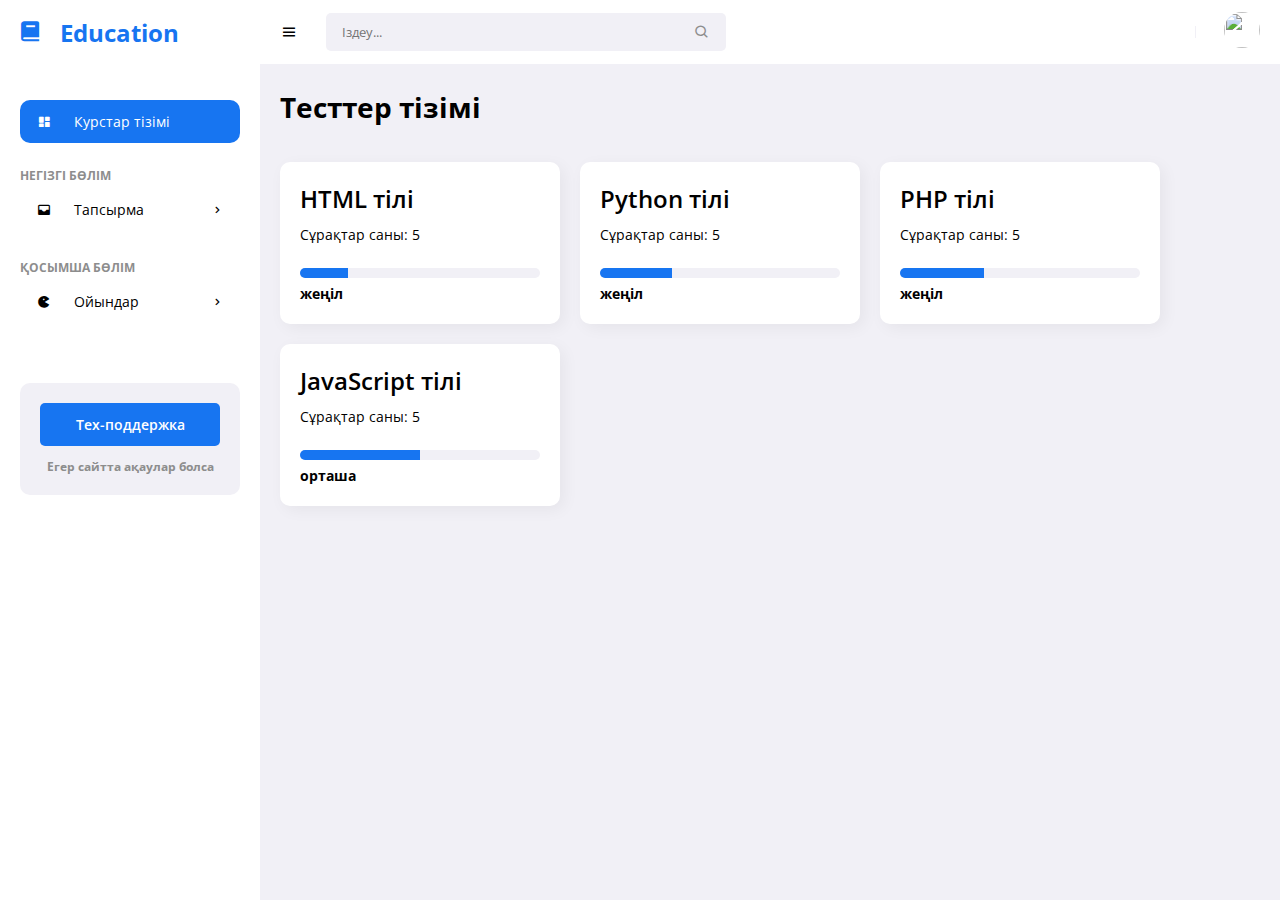
==== testlist.html @ 2f89a9e3 "First" ====
<!DOCTYPE html>
<html lang="en">
<head>
	<meta charset="UTF-8">
	<meta name="viewport" content="width=device-width, initial-scale=1.0">
	<link href='https://unpkg.com/boxicons@2.0.9/css/boxicons.min.css' rel='stylesheet'>
	<link rel="stylesheet" href="style.css">
	<title>Тест тізімі</title>
</head>
<body>
	
	<!-- SIDEBAR -->
	<section id="sidebar">
		<a href="#" class="brand"><i class='bx bxs-book icon'></i>Education</a>
		<ul class="side-menu">
			<li><a href="index.html" class="active"><i class='bx bxs-dashboard icon' ></i> Курстар тізімі </a></li>
			<li class="divider" data-text="Негізгі бөлім">Негізгі бөлім</li>
			<li>
				<a href="#"><i class='bx bxs-inbox icon' ></i> Тапсырма <i class='bx bx-chevron-right icon-right' ></i></a>
				<ul class="side-dropdown">
					<li><a href="testlist.html">Тест тапсырмалар</a></li>
				</ul>
			</li>
			<li class="divider" data-text="Қосымша бөлім">Қосымша бөлім </li>
			<li>
				<a href="#"><i class='bx bxs-game icon' ></i> Ойындар <i class='bx bx-chevron-right icon-right' ></i></a>
				<ul class="side-dropdown">
					<li><a href="game.html">Ойын "Жауапты тап"</a></li>
				</ul>
			</li>
		</ul>
		<div class="ads">
			<div class="wrapper">
				<a href="#" class="btn-upgrade">Тех-поддержка</a>
				<p><span>Егер сайтта ақаулар болса</span></p>
			</div>
		</div>
	</section>
	<!-- SIDEBAR -->

	<!-- NAVBAR -->
	<section id="content">
		<!-- NAVBAR -->
		<nav>
			<i class='bx bx-menu toggle-sidebar' ></i>
			<form action="#">
				<div class="form-group">
					<input type="text" placeholder="Іздеу...">
					<i class='bx bx-search icon' ></i>
				</div>
			</form>
			<span class="divider"></span>
			<div class="profile">
				<img src="https://th.bing.com/th/id/OIP.w2McZSq-EYWxh02iSvC3xwHaHa?w=192&h=192&c=7&r=0&o=5&dpr=1.3&pid=1.7" alt="">
				<ul class="profile-link">
					<li><a href="#"><i class='bx bxs-user-circle icon' ></i> Профиль</a></li>
					<li><a href="#"><i class='bx bxs-log-out-circle' ></i> Выйти</a></li>
				</ul>
			</div>
		</nav>
		<!-- NAVBAR -->

		<!-- MAIN -->
		<main>
		    <h1 class="title">Тесттер тізімі</h1>
		    <div class="info-data" id="tests">
		        <a href="quizlist/quiz1/quiz.html" class="card-link">
		            <div class="card" data-test="html">
		                <div class="head">
		                    <div>    
		                        <h2>HTML тілі</h2>
		                        <p>Сұрақтар саны: 5</p>
		                    </div>
		                </div>
		                <span class="progress" data-value="20%"></span>
		                <span class="label">жеңіл</span>
		            </div>
		        </a>
		        <a href="quizlist/quiz2/quiz.html" class="card-link">
		            <div class="card" data-test="python">
		                <div class="head">
		                    <div>    
		                        <h2>Python тілі</h2>
		                        <p>Сұрақтар саны: 5</p>
		                    </div>
		                </div>
		                <span class="progress" data-value="30%"></span>
		                <span class="label">жеңіл</span>
		            </div>
		        </a>
		        <a href="quizlist/quiz3/quiz.html" class="card-link">
		            <div class="card" data-test="html">
		                <div class="head">
		                    <div>    
		                        <h2>PHP тілі</h2>
		                        <p>Сұрақтар саны: 5</p>
		                    </div>
		                </div>
		                <span class="progress" data-value="35%"></span>
		                <span class="label">жеңіл</span>
		            </div>
		        </a>
		        <a href="quizlist/quiz4/quiz.html" class="card-link">
		            <div class="card" data-test="html">
		                <div class="head">
		                    <div>    
		                        <h2>JavaScript тілі</h2>
		                        <p>Сұрақтар саны: 5</p>
		                    </div>
		                </div>
		                <span class="progress" data-value="50%"></span>
		                <span class="label">орташа</span>
		            </div>
		        </a>
		    </div>
		</main>


		<!-- MAIN -->
	</section>
	<!-- NAVBAR -->

	<script src="https://cdn.jsdelivr.net/npm/apexcharts"></script>
	<script src="script.js"></script>
</body>
</html>
---- style.css ----
@import url('https://fonts.googleapis.com/css2?family=Open+Sans:wght@400;500;600;700&display=swap');

* {
	font-family: 'Open Sans', sans-serif;
	margin: 0;
	padding: 0;
	box-sizing: border-box;
}

:root {
	--grey: #F1F0F6;
	--dark-grey: #8D8D8D;
	--light: #fff;
	--dark: #000;
	--green: #81D43A;
	--light-green: #E3FFCB;
	--blue: #1775F1;
	--light-blue: #D0E4FF;
	--dark-blue: #0C5FCD;
	--red: #FC3B56;
}

html {
	overflow-x: hidden;
}

body {
	background: var(--grey);
	overflow-x: hidden;
}

a {
	text-decoration: none;
}

li {
	list-style: none;
}







/* SIDEBAR */
#sidebar {
	position: fixed;
	max-width: 260px;
	width: 100%;
	background: var(--light);
	top: 0;
	left: 0;
	height: 100%;
	overflow-y: auto;
	scrollbar-width: none;
	transition: all .3s ease;
	z-index: 200;
}
#sidebar.hide {
	max-width: 60px;
}
#sidebar.hide:hover {
	max-width: 260px;
}
#sidebar::-webkit-scrollbar {
	display: none;
}
#sidebar .brand {
	font-size: 24px;
	display: flex;
	align-items: center;
	height: 64px;
	font-weight: 700;
	color: var(--blue);
	position: sticky;
	top: 0;
	left: 0;
	z-index: 100;
	background: var(--light);
	transition: all .3s ease;
	padding: 0 6px;
}
#sidebar .icon {
	min-width: 48px;
	display: flex;
	justify-content: center;
	align-items: center;
	margin-right: 6px;
}
#sidebar .icon-right {
	margin-left: auto;
	transition: all .3s ease;
}
#sidebar .side-menu {
	margin: 36px 0;
	padding: 0 20px;
	transition: all .3s ease;
}
#sidebar.hide .side-menu {
	padding: 0 6px;
}
#sidebar.hide:hover .side-menu {
	padding: 0 20px;
}
#sidebar .side-menu a {
	display: flex;
	align-items: center;
	font-size: 14px;
	color: var(--dark);
	padding: 12px 16px 12px 0;
	transition: all .3s ease;
	border-radius: 10px;
	margin: 4px 0;
	white-space: nowrap;
}
#sidebar .side-menu > li > a:hover {
	background: var(--grey);
}
#sidebar .side-menu > li > a.active .icon-right {
	transform: rotateZ(90deg);
}
#sidebar .side-menu > li > a.active,
#sidebar .side-menu > li > a.active:hover {
	background: var(--blue);
	color: var(--light);
}
#sidebar .divider {
	margin-top: 24px;
	font-size: 12px;
	text-transform: uppercase;
	font-weight: 700;
	color: var(--dark-grey);
	transition: all .3s ease;
	white-space: nowrap;
}
#sidebar.hide:hover .divider {
	text-align: left;
}
#sidebar.hide .divider {
	text-align: center;
}
#sidebar .side-dropdown {
	padding-left: 54px;
	max-height: 0;
	overflow-y: hidden;
	transition: all .15s ease;
}
#sidebar .side-dropdown.show {
	max-height: 1000px;
}
#sidebar .side-dropdown a:hover {
	color: var(--blue);
}
#sidebar .ads {
	width: 100%;
	padding: 20px;
}
#sidebar.hide .ads {
	display: none;
}
#sidebar.hide:hover .ads {
	display: block;
}
#sidebar .ads .wrapper {
	background: var(--grey);
	padding: 20px;
	border-radius: 10px;
}
#sidebar .btn-upgrade {
	font-size: 14px;
	display: flex;
	justify-content: center;
	align-items: center;
	padding: 12px 0;
	color: var(--light);
	background: var(--blue);
	transition: all .3s ease;
	border-radius: 5px;
	font-weight: 600;
	margin-bottom: 12px;
}
#sidebar .btn-upgrade:hover {
	background: var(--dark-blue);
}
#sidebar .ads .wrapper p {
	font-size: 12px;
	color: var(--dark-grey);
	text-align: center;
}
#sidebar .ads .wrapper p span {
	font-weight: 700;
}
/* SIDEBAR */





/* CONTENT */
#content {
	position: relative;
	width: calc(100% - 260px);
	left: 260px;
	transition: all .3s ease;
}
#sidebar.hide + #content {
	width: calc(100% - 60px);
	left: 60px;
}
/* NAVBAR */
nav {
	background: var(--light);
	height: 64px;
	padding: 0 20px;
	display: flex;
	align-items: center;
	grid-gap: 28px;
	position: sticky;
	top: 0;
	left: 0;
	z-index: 100;
}
nav .toggle-sidebar {
	font-size: 18px;
	cursor: pointer;
}
nav form {
	max-width: 400px;
	width: 100%;
	margin-right: auto;
}
nav .form-group {
	position: relative;
}
nav .form-group input {
	width: 100%;
	background: var(--grey);
	border-radius: 5px;
	border: none;
	outline: none;
	padding: 10px 36px 10px 16px;
	transition: all .3s ease;
}
nav .form-group input:focus {
	box-shadow: 0 0 0 1px var(--blue), 0 0 0 4px var(--light-blue);
}
nav .form-group .icon {
	position: absolute;
	top: 50%;
	transform: translateY(-50%);
	right: 16px;
	color: var(--dark-grey);
}
nav .nav-link {
	position: relative;
}
nav .nav-link .icon {
	font-size: 18px;
	color: var(--dark);
}
nav .nav-link .badge {
	position: absolute;
	top: -12px;
	right: -12px;
	width: 20px;
	height: 20px;
	border-radius: 50%;
	border: 2px solid var(--light);
	background: var(--red);
	display: flex;
	justify-content: center;
	align-items: center;
	color: var(--light);
	font-size: 10px;
	font-weight: 700;
}
nav .divider {
	width: 1px;
	background: var(--grey);
	height: 12px;
	display: block;
}
nav .profile {
	position: relative;
}
nav .profile img {
	width: 36px;
	height: 36px;
	border-radius: 50%;
	object-fit: cover;
	cursor: pointer;
}
nav .profile .profile-link {
	position: absolute;
	top: calc(100% + 10px);
	right: 0;
	background: var(--light);
	padding: 10px 0;
	box-shadow: 4px 4px 16px rgba(0, 0, 0, .1);
	border-radius: 10px;
	width: 160px;
	opacity: 0;
	pointer-events: none;
	transition: all .3s ease;
}
nav .profile .profile-link.show {
	opacity: 1;
	pointer-events: visible;
	top: 100%;
}
nav .profile .profile-link a {
	padding: 10px 16px;
	display: flex;
	grid-gap: 10px;
	font-size: 14px;
	color: var(--dark);
	align-items: center;
	transition: all .3s ease;
}
nav .profile .profile-link a:hover {
	background: var(--grey);
}
/* NAVBAR */



/* MAIN */

main {
	width: 100%;
	padding: 24px 20px 20px 20px;
}
main .title {
	font-size: 28px;
	font-weight: 600;
	margin-bottom: 10px;
	font-weight: 700;
}
main .breadcrumbs {
	display: flex;
	grid-gap: 6px;
}
main .breadcrumbs li,
main .breadcrumbs li a {
	font-size: 14px;
}
main .breadcrumbs li a {
	color: var(--blue);
}
main .breadcrumbs li a.active,
main .breadcrumbs li.divider {
	color: var(--dark-grey);
	pointer-events: none;
}
main .info-data {
    margin-top: 36px;
    display: flex;
    flex-wrap: wrap;
    gap: 20px;
    justify-content: flex-start;
}

main .info-data .card {
	padding: 20px;
	border-radius: 10px;
	background: var(--light);
	box-shadow: 4px 4px 16px rgba(0, 0, 0, .05);
	flex: 0 1 280px; 
}

.card-link {
	flex-wrap: wrap;
    gap: 20px;
    text-decoration: none;
    color: inherit;
	flex: 0 1 280px; 
	display: flex;
	justify-content: flex-start;
}

.card {
    cursor: pointer;
    transition: transform 0.3s ease, background-color 0.3s ease;
}

.card:hover {
    transform: scale(1.05);
    background-color: #f0f0f0; 
}

main .card .head {
	display: flex;
	justify-content: space-between;
	align-items: flex-start;
}
main .card .head h2 {
	font-size: 24px;
	font-weight: 600;
	margin-bottom: 10px;
}

main .card .head p {
	font-size: 14px;
}
main .card .head .icon {
	font-size: 20px;
	color: var(--green);
}
main .card .head .icon.down {
	color: var(--red);
}
main .card .progress {
	display: block;
	margin-top: 24px;
	height: 10px;
	width: 100%;
	border-radius: 10px;
	background: var(--grey);
	overflow-y: hidden;
	position: relative;
	margin-bottom: 4px;
}
main .card .progress::before {
	content: '';
	position: absolute;
	top: 0;
	left: 0;
	height: 100%;
	background: var(--blue);
	width: var(--value);
}
main .card .label {
	font-size: 14px;
	font-weight: 700;
}
main .data {
	display: flex;
	grid-gap: 20px;
	margin-top: 20px;
	flex-wrap: wrap;
}
main .data .content-data {
	flex-grow: 1;
	flex-basis: 400px;
	padding: 20px;
	background: var(--light);
	border-radius: 10px;
	box-shadow: 4px 4px 16px rgba(0, 0, 0, .1);
}
main .content-data .head {
	display: flex;
	justify-content: space-between;
	align-items: center;
	margin-bottom: 24px;
}
main .content-data .head h3 {
	font-size: 20px;
	font-weight: 600;
}
main .content-data .head .menu {
	position: relative;
	display: flex;
	justify-content: center;
	align-items: center;
}
main .content-data .head .menu .icon {
	cursor: pointer;
}
main .content-data .head .menu-link {
	position: absolute;
	top: calc(100% + 10px);
	right: 0;
	width: 140px;
	background: var(--light);
	border-radius: 10px;
	box-shadow: 4px 4px 16px rgba(0, 0, 0, .1);
	padding: 10px 0;
	z-index: 100;
	opacity: 0;
	pointer-events: none;
	transition: all .3s ease;
}
main .content-data .head .menu-link.show {
	top: 100%;
	opacity: 1;
	pointer-events: visible;
}
main .content-data .head .menu-link a {
	display: block;
	padding: 6px 16px;
	font-size: 14px;
	color: var(--dark);
	transition: all .3s ease;
}
main .content-data .head .menu-link a:hover {
	background: var(--grey);
}
main .content-data .chart {
	width: 100%;
	max-width: 100%;
	overflow-x: auto;
	scrollbar-width: none;
}
main .content-data .chart::-webkit-scrollbar {
	display: none;
}

main .btn-send {
	padding: 0 16px;
	background: var(--blue);
	border-radius: 5px;
	color: var(--light);
	cursor: pointer;
	border: none;
	transition: all .3s ease;
}
main .btn-send:hover {
	background: var(--dark-blue);
}
/* MAIN */
/* CONTENT */






@media screen and (max-width: 768px) {
	#content {
		position: relative;
		width: calc(100% - 60px);
		transition: all .3s ease;
	}
	nav .nav-link,
	nav .divider {
		display: none;
	}
}
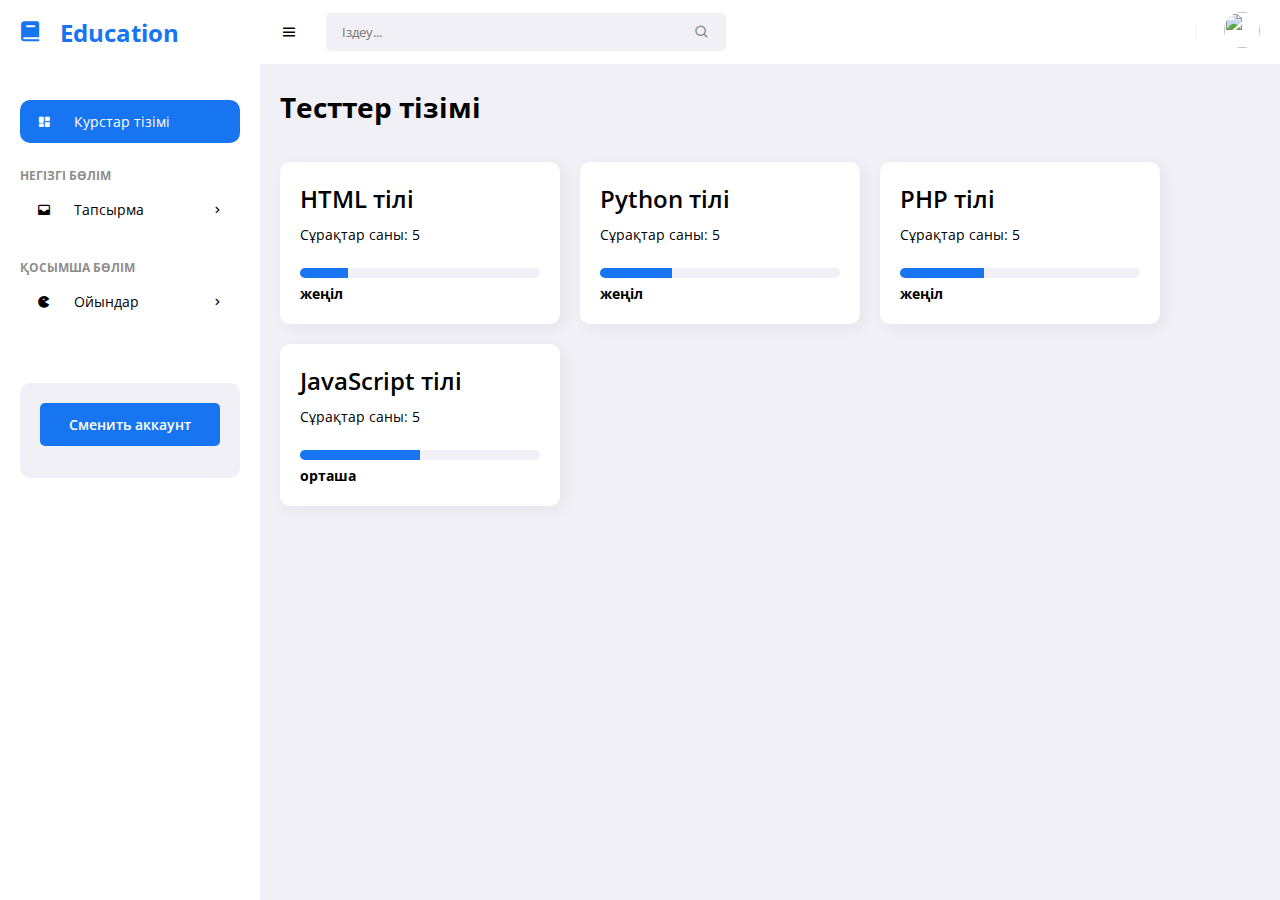
==== commit 5afa7f27: "Update testlist.html" ====
--- a/testlist.html
+++ b/testlist.html
@@ -31,8 +31,7 @@
 		</ul>
 		<div class="ads">
 			<div class="wrapper">
-				<a href="#" class="btn-upgrade">Тех-поддержка</a>
-				<p><span>Егер сайтта ақаулар болса</span></p>
+				<a href="registration.html" class="btn-upgrade">Сменить аккаунт</a>
 			</div>
 		</div>
 	</section>
@@ -123,4 +122,4 @@
 	<script src="https://cdn.jsdelivr.net/npm/apexcharts"></script>
 	<script src="script.js"></script>
 </body>
-</html>+</html>
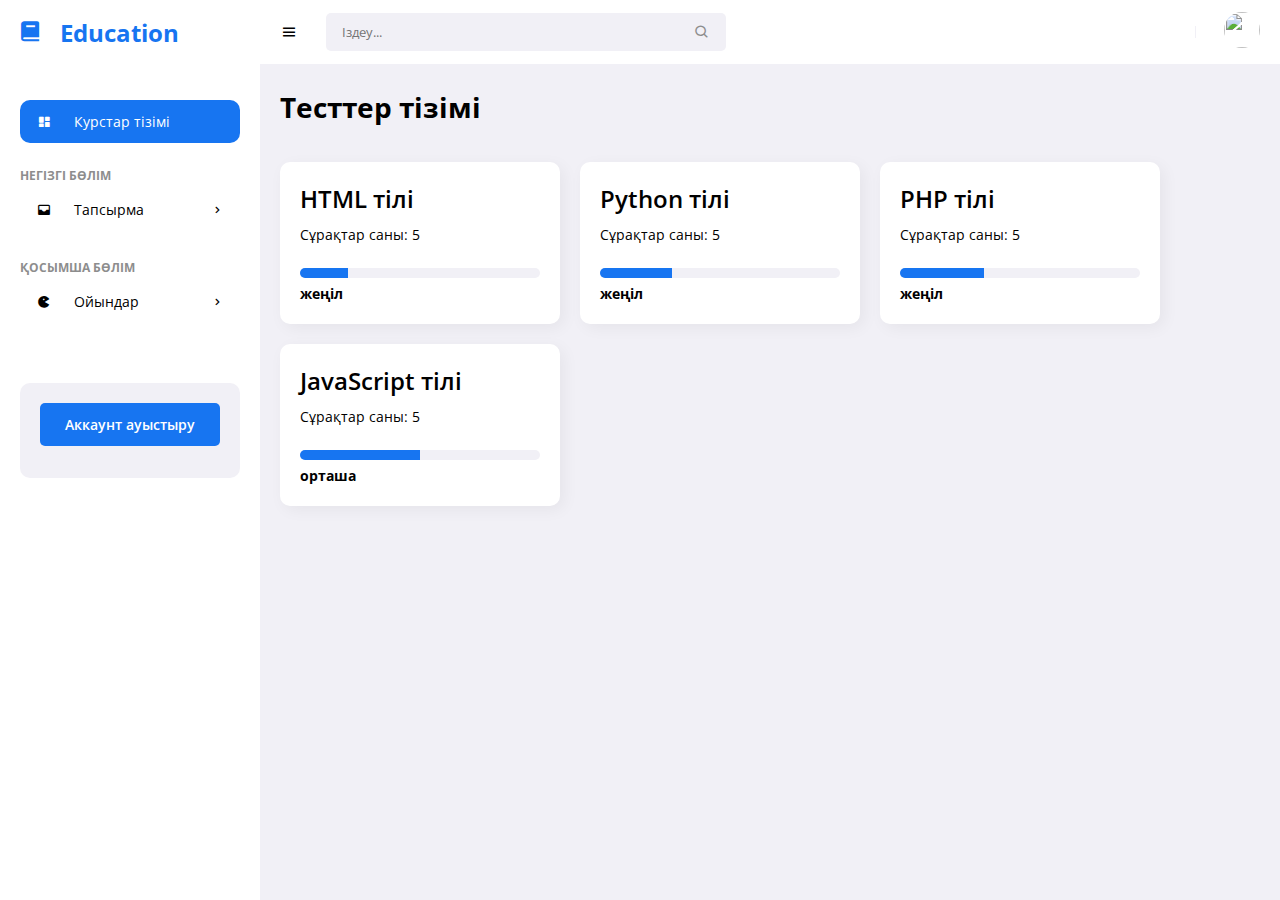
==== commit f39c6a99: "Update testlist.html" ====
--- a/testlist.html
+++ b/testlist.html
@@ -31,7 +31,7 @@
 		</ul>
 		<div class="ads">
 			<div class="wrapper">
-				<a href="registration.html" class="btn-upgrade">Сменить аккаунт</a>
+				<a href="registration.html" class="btn-upgrade">Аккаунт ауыстыру</a>
 			</div>
 		</div>
 	</section>
@@ -52,8 +52,8 @@
 			<div class="profile">
 				<img src="https://th.bing.com/th/id/OIP.w2McZSq-EYWxh02iSvC3xwHaHa?w=192&h=192&c=7&r=0&o=5&dpr=1.3&pid=1.7" alt="">
 				<ul class="profile-link">
-					<li><a href="#"><i class='bx bxs-user-circle icon' ></i> Профиль</a></li>
-					<li><a href="#"><i class='bx bxs-log-out-circle' ></i> Выйти</a></li>
+					<li><a href="registration.html"><i class='bx bxs-log-in-circle' ></i> Кіру</a></li>
+					<li><a href="registration.html"><i class='bx bxs-log-out-circle' ></i> Шығу</a></li>
 				</ul>
 			</div>
 		</nav>
